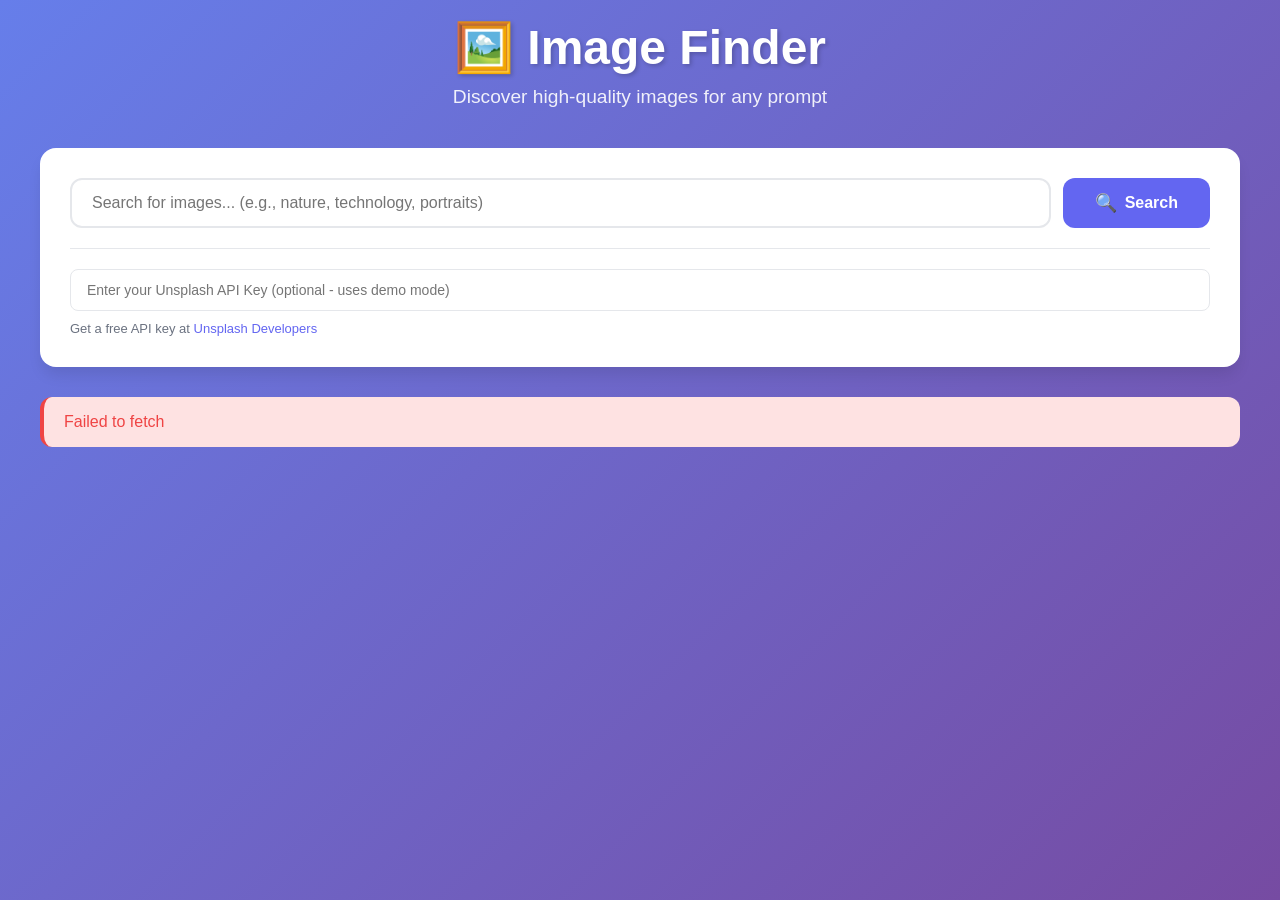
==== index.html @ 844041ea "Add Image Finder - High quality image search web application - Implement responsive image search int" ====
<!DOCTYPE html>
<html lang="en">
<head>
    <meta charset="UTF-8">
    <meta name="viewport" content="width=device-width, initial-scale=1.0">
    <title>Image Finder - High Quality Images</title>
    <link rel="stylesheet" href="style.css">
</head>
<body>
    <div class="container">
        <header>
            <h1>🖼️ Image Finder</h1>
            <p class="subtitle">Discover high-quality images for any prompt</p>
        </header>

        <div class="search-section">
            <div class="search-box">
                <input
                    type="text"
                    id="searchInput"
                    placeholder="Search for images... (e.g., nature, technology, portraits)"
                    autocomplete="off"
                >
                <button id="searchBtn" class="search-btn">
                    <span class="search-icon">🔍</span>
                    Search
                </button>
            </div>
            <div class="api-key-section">
                <input
                    type="text"
                    id="apiKeyInput"
                    placeholder="Enter your Unsplash API Key (optional - uses demo mode)"
                    autocomplete="off"
                >
                <small class="help-text">
                    Get a free API key at <a href="https://unsplash.com/developers" target="_blank">Unsplash Developers</a>
                </small>
            </div>
        </div>

        <div id="loading" class="loading hidden">
            <div class="spinner"></div>
            <p>Searching for images...</p>
        </div>

        <div id="error" class="error hidden"></div>

        <div id="results" class="results-info hidden">
            <p><span id="resultsCount">0</span> images found</p>
        </div>

        <div id="imageGrid" class="image-grid"></div>

        <div id="loadMore" class="load-more-container hidden">
            <button id="loadMoreBtn" class="load-more-btn">Load More</button>
        </div>
    </div>

    <div id="modal" class="modal hidden">
        <div class="modal-content">
            <span class="close">&times;</span>
            <img id="modalImage" src="" alt="">
            <div class="modal-info">
                <p id="modalDescription"></p>
                <a id="downloadLink" href="" download target="_blank" class="download-btn">
                    Download Image
                </a>
                <a id="photographerLink" href="" target="_blank" class="photographer-link">
                    Photo by <span id="photographerName"></span>
                </a>
            </div>
        </div>
    </div>

    <script src="script.js"></script>
</body>
</html>
---- style.css ----
* {
    margin: 0;
    padding: 0;
    box-sizing: border-box;
}

:root {
    --primary-color: #6366f1;
    --primary-hover: #4f46e5;
    --text-dark: #1f2937;
    --text-light: #6b7280;
    --bg-light: #f9fafb;
    --border-color: #e5e7eb;
    --success-color: #10b981;
    --error-color: #ef4444;
    --shadow-sm: 0 1px 2px 0 rgba(0, 0, 0, 0.05);
    --shadow-md: 0 4px 6px -1px rgba(0, 0, 0, 0.1);
    --shadow-lg: 0 10px 15px -3px rgba(0, 0, 0, 0.1);
}

body {
    font-family: -apple-system, BlinkMacSystemFont, 'Segoe UI', Roboto, 'Helvetica Neue', Arial, sans-serif;
    background: linear-gradient(135deg, #667eea 0%, #764ba2 100%);
    min-height: 100vh;
    padding: 20px;
    color: var(--text-dark);
}

.container {
    max-width: 1200px;
    margin: 0 auto;
}

header {
    text-align: center;
    margin-bottom: 40px;
    color: white;
}

header h1 {
    font-size: 3rem;
    margin-bottom: 10px;
    text-shadow: 2px 2px 4px rgba(0, 0, 0, 0.2);
}

.subtitle {
    font-size: 1.2rem;
    opacity: 0.9;
}

.search-section {
    background: white;
    padding: 30px;
    border-radius: 16px;
    box-shadow: var(--shadow-lg);
    margin-bottom: 30px;
}

.search-box {
    display: flex;
    gap: 12px;
    margin-bottom: 20px;
}

#searchInput {
    flex: 1;
    padding: 14px 20px;
    font-size: 16px;
    border: 2px solid var(--border-color);
    border-radius: 12px;
    outline: none;
    transition: border-color 0.3s;
}

#searchInput:focus {
    border-color: var(--primary-color);
}

.search-btn {
    padding: 14px 32px;
    background: var(--primary-color);
    color: white;
    border: none;
    border-radius: 12px;
    font-size: 16px;
    font-weight: 600;
    cursor: pointer;
    display: flex;
    align-items: center;
    gap: 8px;
    transition: background 0.3s, transform 0.1s;
}

.search-btn:hover {
    background: var(--primary-hover);
    transform: translateY(-2px);
}

.search-btn:active {
    transform: translateY(0);
}

.search-icon {
    font-size: 18px;
}

.api-key-section {
    border-top: 1px solid var(--border-color);
    padding-top: 20px;
}

#apiKeyInput {
    width: 100%;
    padding: 12px 16px;
    font-size: 14px;
    border: 1px solid var(--border-color);
    border-radius: 8px;
    outline: none;
    margin-bottom: 8px;
    transition: border-color 0.3s;
}

#apiKeyInput:focus {
    border-color: var(--primary-color);
}

.help-text {
    color: var(--text-light);
    font-size: 13px;
}

.help-text a {
    color: var(--primary-color);
    text-decoration: none;
}

.help-text a:hover {
    text-decoration: underline;
}

.loading {
    background: white;
    padding: 40px;
    border-radius: 16px;
    text-align: center;
    box-shadow: var(--shadow-md);
}

.spinner {
    width: 50px;
    height: 50px;
    border: 4px solid var(--border-color);
    border-top-color: var(--primary-color);
    border-radius: 50%;
    margin: 0 auto 20px;
    animation: spin 1s linear infinite;
}

@keyframes spin {
    to { transform: rotate(360deg); }
}

.error {
    background: #fee2e2;
    color: var(--error-color);
    padding: 16px 20px;
    border-radius: 12px;
    margin-bottom: 20px;
    border-left: 4px solid var(--error-color);
}

.results-info {
    background: white;
    padding: 16px 20px;
    border-radius: 12px;
    margin-bottom: 20px;
    box-shadow: var(--shadow-sm);
    font-weight: 600;
    color: var(--text-dark);
}

.image-grid {
    display: grid;
    grid-template-columns: repeat(auto-fill, minmax(300px, 1fr));
    gap: 20px;
    margin-bottom: 30px;
}

.image-card {
    background: white;
    border-radius: 12px;
    overflow: hidden;
    box-shadow: var(--shadow-md);
    transition: transform 0.3s, box-shadow 0.3s;
    cursor: pointer;
}

.image-card:hover {
    transform: translateY(-4px);
    box-shadow: var(--shadow-lg);
}

.image-card img {
    width: 100%;
    height: 250px;
    object-fit: cover;
    display: block;
}

.image-info {
    padding: 16px;
}

.image-info p {
    font-size: 14px;
    color: var(--text-light);
    margin-bottom: 8px;
    display: -webkit-box;
    -webkit-line-clamp: 2;
    -webkit-box-orient: vertical;
    overflow: hidden;
}

.photographer {
    font-size: 13px;
    color: var(--text-dark);
    font-weight: 500;
}

.load-more-container {
    text-align: center;
    margin: 40px 0;
}

.load-more-btn {
    padding: 14px 40px;
    background: white;
    color: var(--primary-color);
    border: 2px solid var(--primary-color);
    border-radius: 12px;
    font-size: 16px;
    font-weight: 600;
    cursor: pointer;
    transition: all 0.3s;
}

.load-more-btn:hover {
    background: var(--primary-color);
    color: white;
    transform: translateY(-2px);
}

/* Modal Styles */
.modal {
    display: none;
    position: fixed;
    z-index: 1000;
    left: 0;
    top: 0;
    width: 100%;
    height: 100%;
    background: rgba(0, 0, 0, 0.9);
    animation: fadeIn 0.3s;
}

.modal.active {
    display: flex;
    align-items: center;
    justify-content: center;
}

@keyframes fadeIn {
    from { opacity: 0; }
    to { opacity: 1; }
}

.modal-content {
    position: relative;
    max-width: 90%;
    max-height: 90%;
    animation: slideIn 0.3s;
}

@keyframes slideIn {
    from {
        transform: translateY(-50px);
        opacity: 0;
    }
    to {
        transform: translateY(0);
        opacity: 1;
    }
}

.close {
    position: absolute;
    top: -40px;
    right: 0;
    color: white;
    font-size: 40px;
    font-weight: bold;
    cursor: pointer;
    transition: transform 0.2s;
}

.close:hover {
    transform: scale(1.1);
}

#modalImage {
    max-width: 100%;
    max-height: 70vh;
    display: block;
    border-radius: 8px;
}

.modal-info {
    background: white;
    padding: 20px;
    border-radius: 0 0 8px 8px;
}

#modalDescription {
    margin-bottom: 15px;
    color: var(--text-dark);
}

.download-btn {
    display: inline-block;
    padding: 10px 20px;
    background: var(--primary-color);
    color: white;
    text-decoration: none;
    border-radius: 8px;
    margin-right: 10px;
    transition: background 0.3s;
}

.download-btn:hover {
    background: var(--primary-hover);
}

.photographer-link {
    color: var(--text-light);
    text-decoration: none;
    font-size: 14px;
}

.photographer-link:hover {
    text-decoration: underline;
}

.hidden {
    display: none !important;
}

/* Responsive Design */
@media (max-width: 768px) {
    header h1 {
        font-size: 2rem;
    }

    .subtitle {
        font-size: 1rem;
    }

    .search-section {
        padding: 20px;
    }

    .search-box {
        flex-direction: column;
    }

    .image-grid {
        grid-template-columns: repeat(auto-fill, minmax(250px, 1fr));
        gap: 15px;
    }

    .modal-content {
        max-width: 95%;
    }
}

@media (max-width: 480px) {
    body {
        padding: 10px;
    }

    .image-grid {
        grid-template-columns: 1fr;
    }
}
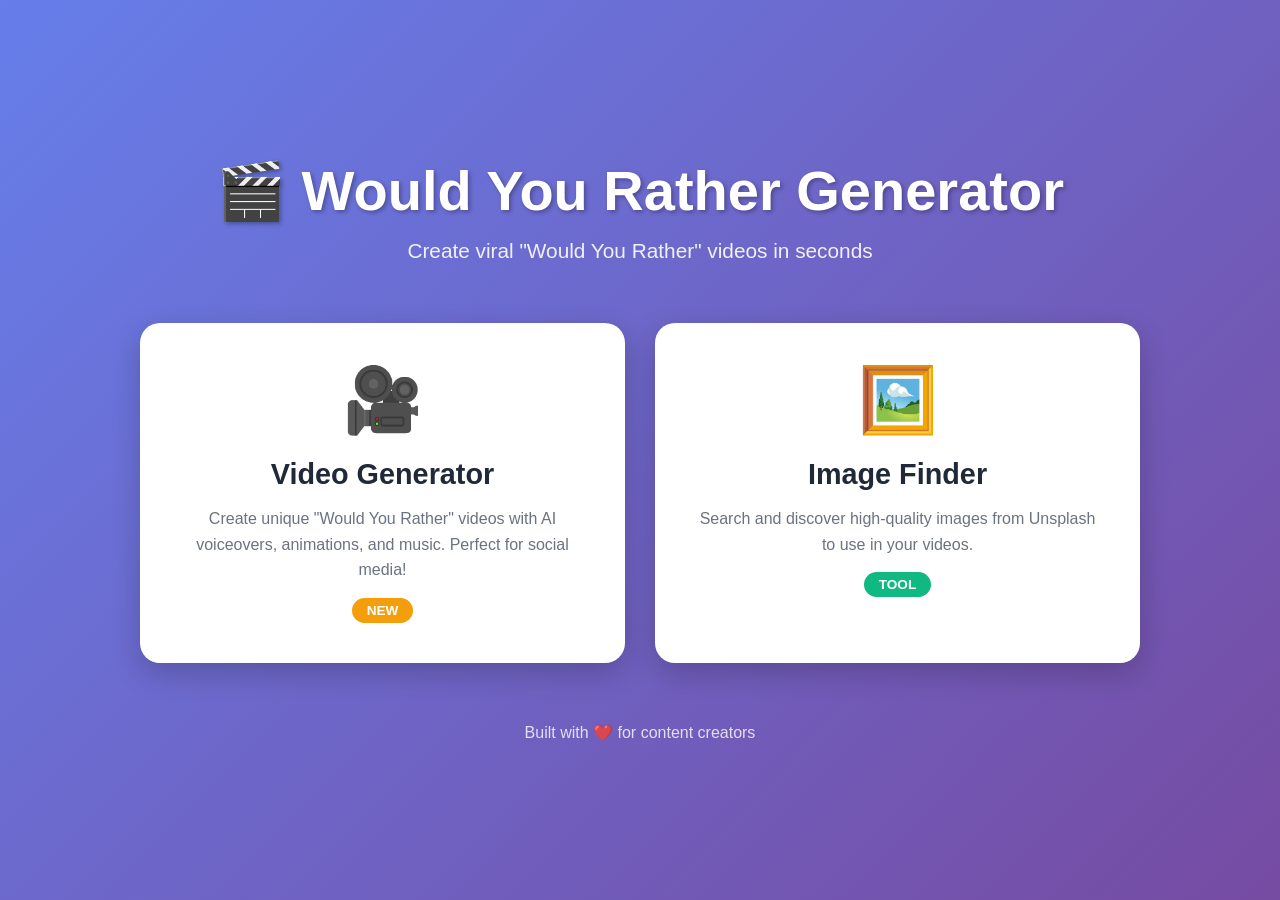
==== commit dc686fc9: "Transform into "Would You Rather" video generator platform Major Features: - Add automated video gen" ====
--- a/index.html
+++ b/index.html
@@ -3,76 +3,151 @@
 <head>
     <meta charset="UTF-8">
     <meta name="viewport" content="width=device-width, initial-scale=1.0">
-    <title>Image Finder - High Quality Images</title>
-    <link rel="stylesheet" href="style.css">
+    <title>Would You Rather Generator</title>
+    <style>
+        * {
+            margin: 0;
+            padding: 0;
+            box-sizing: border-box;
+        }
+
+        body {
+            font-family: -apple-system, BlinkMacSystemFont, 'Segoe UI', Roboto, sans-serif;
+            background: linear-gradient(135deg, #667eea 0%, #764ba2 100%);
+            min-height: 100vh;
+            display: flex;
+            align-items: center;
+            justify-content: center;
+            padding: 20px;
+        }
+
+        .container {
+            max-width: 1000px;
+            width: 100%;
+        }
+
+        header {
+            text-align: center;
+            color: white;
+            margin-bottom: 60px;
+        }
+
+        h1 {
+            font-size: 3.5rem;
+            margin-bottom: 15px;
+            text-shadow: 2px 2px 4px rgba(0, 0, 0, 0.3);
+        }
+
+        .subtitle {
+            font-size: 1.3rem;
+            opacity: 0.9;
+        }
+
+        .cards-grid {
+            display: grid;
+            grid-template-columns: repeat(auto-fit, minmax(300px, 1fr));
+            gap: 30px;
+            margin-top: 40px;
+        }
+
+        .card {
+            background: white;
+            border-radius: 20px;
+            padding: 40px;
+            text-align: center;
+            box-shadow: 0 10px 30px rgba(0, 0, 0, 0.2);
+            transition: transform 0.3s, box-shadow 0.3s;
+            cursor: pointer;
+            text-decoration: none;
+            color: inherit;
+            display: block;
+        }
+
+        .card:hover {
+            transform: translateY(-10px);
+            box-shadow: 0 15px 40px rgba(0, 0, 0, 0.3);
+        }
+
+        .card-icon {
+            font-size: 4rem;
+            margin-bottom: 20px;
+        }
+
+        .card h2 {
+            font-size: 1.8rem;
+            margin-bottom: 15px;
+            color: #1f2937;
+        }
+
+        .card p {
+            font-size: 1rem;
+            color: #6b7280;
+            line-height: 1.6;
+        }
+
+        .badge {
+            display: inline-block;
+            background: #10b981;
+            color: white;
+            padding: 5px 15px;
+            border-radius: 20px;
+            font-size: 0.85rem;
+            font-weight: 600;
+            margin-top: 15px;
+        }
+
+        .badge.new {
+            background: #f59e0b;
+        }
+
+        footer {
+            text-align: center;
+            color: white;
+            margin-top: 60px;
+            opacity: 0.8;
+        }
+
+        @media (max-width: 768px) {
+            h1 {
+                font-size: 2.5rem;
+            }
+
+            .subtitle {
+                font-size: 1rem;
+            }
+
+            .cards-grid {
+                grid-template-columns: 1fr;
+            }
+        }
+    </style>
 </head>
 <body>
     <div class="container">
         <header>
-            <h1>🖼️ Image Finder</h1>
-            <p class="subtitle">Discover high-quality images for any prompt</p>
+            <h1>🎬 Would You Rather Generator</h1>
+            <p class="subtitle">Create viral "Would You Rather" videos in seconds</p>
         </header>
 
-        <div class="search-section">
-            <div class="search-box">
-                <input
-                    type="text"
-                    id="searchInput"
-                    placeholder="Search for images... (e.g., nature, technology, portraits)"
-                    autocomplete="off"
-                >
-                <button id="searchBtn" class="search-btn">
-                    <span class="search-icon">🔍</span>
-                    Search
-                </button>
-            </div>
-            <div class="api-key-section">
-                <input
-                    type="text"
-                    id="apiKeyInput"
-                    placeholder="Enter your Unsplash API Key (optional - uses demo mode)"
-                    autocomplete="off"
-                >
-                <small class="help-text">
-                    Get a free API key at <a href="https://unsplash.com/developers" target="_blank">Unsplash Developers</a>
-                </small>
-            </div>
+        <div class="cards-grid">
+            <a href="video-generator/" class="card">
+                <div class="card-icon">🎥</div>
+                <h2>Video Generator</h2>
+                <p>Create unique "Would You Rather" videos with AI voiceovers, animations, and music. Perfect for social media!</p>
+                <span class="badge new">NEW</span>
+            </a>
+
+            <a href="image-finder/" class="card">
+                <div class="card-icon">🖼️</div>
+                <h2>Image Finder</h2>
+                <p>Search and discover high-quality images from Unsplash to use in your videos.</p>
+                <span class="badge">TOOL</span>
+            </a>
         </div>
 
-        <div id="loading" class="loading hidden">
-            <div class="spinner"></div>
-            <p>Searching for images...</p>
-        </div>
-
-        <div id="error" class="error hidden"></div>
-
-        <div id="results" class="results-info hidden">
-            <p><span id="resultsCount">0</span> images found</p>
-        </div>
-
-        <div id="imageGrid" class="image-grid"></div>
-
-        <div id="loadMore" class="load-more-container hidden">
-            <button id="loadMoreBtn" class="load-more-btn">Load More</button>
-        </div>
+        <footer>
+            <p>Built with ❤️ for content creators</p>
+        </footer>
     </div>
-
-    <div id="modal" class="modal hidden">
-        <div class="modal-content">
-            <span class="close">&times;</span>
-            <img id="modalImage" src="" alt="">
-            <div class="modal-info">
-                <p id="modalDescription"></p>
-                <a id="downloadLink" href="" download target="_blank" class="download-btn">
-                    Download Image
-                </a>
-                <a id="photographerLink" href="" target="_blank" class="photographer-link">
-                    Photo by <span id="photographerName"></span>
-                </a>
-            </div>
-        </div>
-    </div>
-
-    <script src="script.js"></script>
 </body>
 </html>
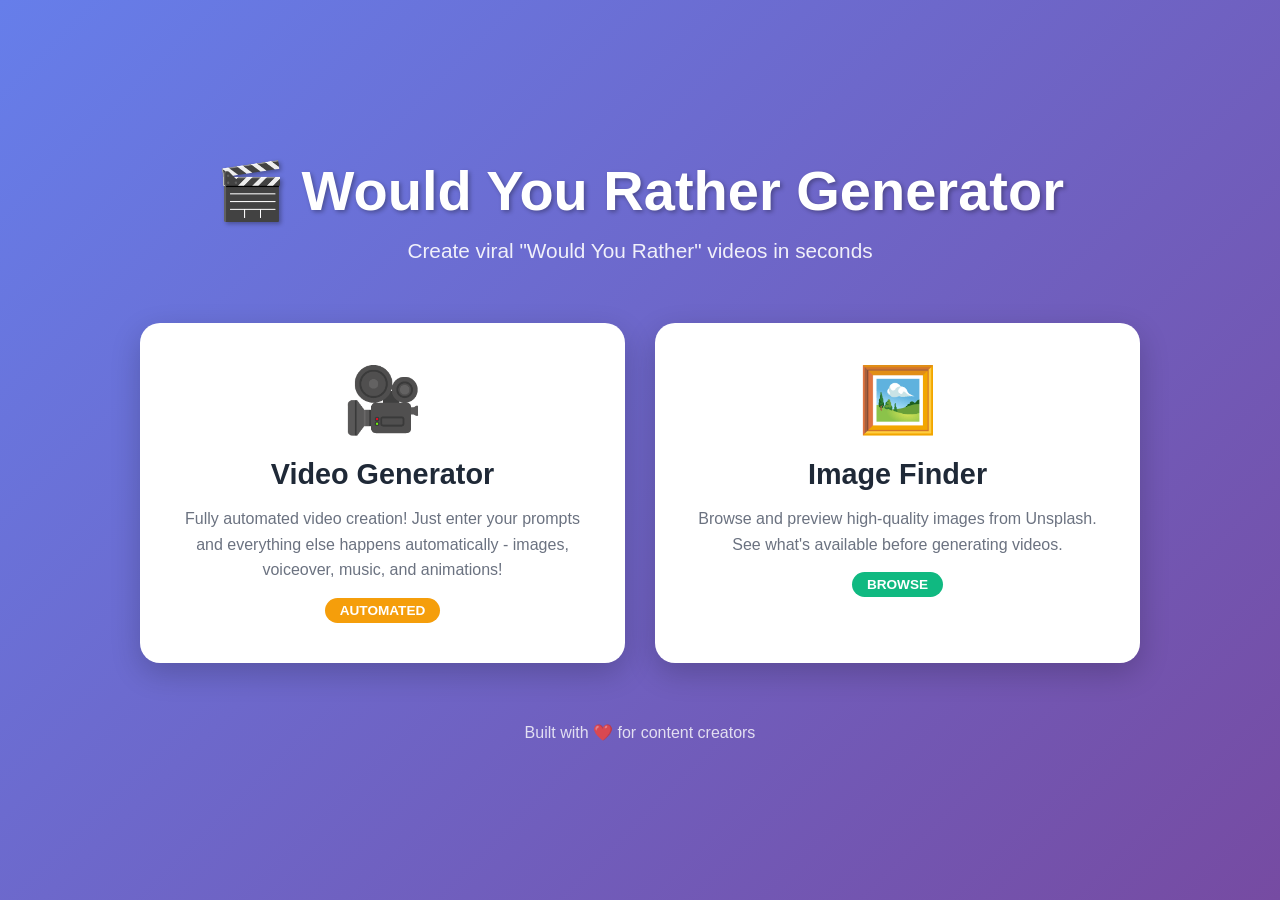
==== commit e5b751f0: "Make video generation fully automated - remove manual selection Image Finder Changes: - Remove all i" ====
--- a/index.html
+++ b/index.html
@@ -133,15 +133,15 @@
             <a href="video-generator/" class="card">
                 <div class="card-icon">🎥</div>
                 <h2>Video Generator</h2>
-                <p>Create unique "Would You Rather" videos with AI voiceovers, animations, and music. Perfect for social media!</p>
-                <span class="badge new">NEW</span>
+                <p>Fully automated video creation! Just enter your prompts and everything else happens automatically - images, voiceover, music, and animations!</p>
+                <span class="badge new">AUTOMATED</span>
             </a>
 
             <a href="image-finder/" class="card">
                 <div class="card-icon">🖼️</div>
                 <h2>Image Finder</h2>
-                <p>Search and discover high-quality images from Unsplash to use in your videos.</p>
-                <span class="badge">TOOL</span>
+                <p>Browse and preview high-quality images from Unsplash. See what's available before generating videos.</p>
+                <span class="badge">BROWSE</span>
             </a>
         </div>
 
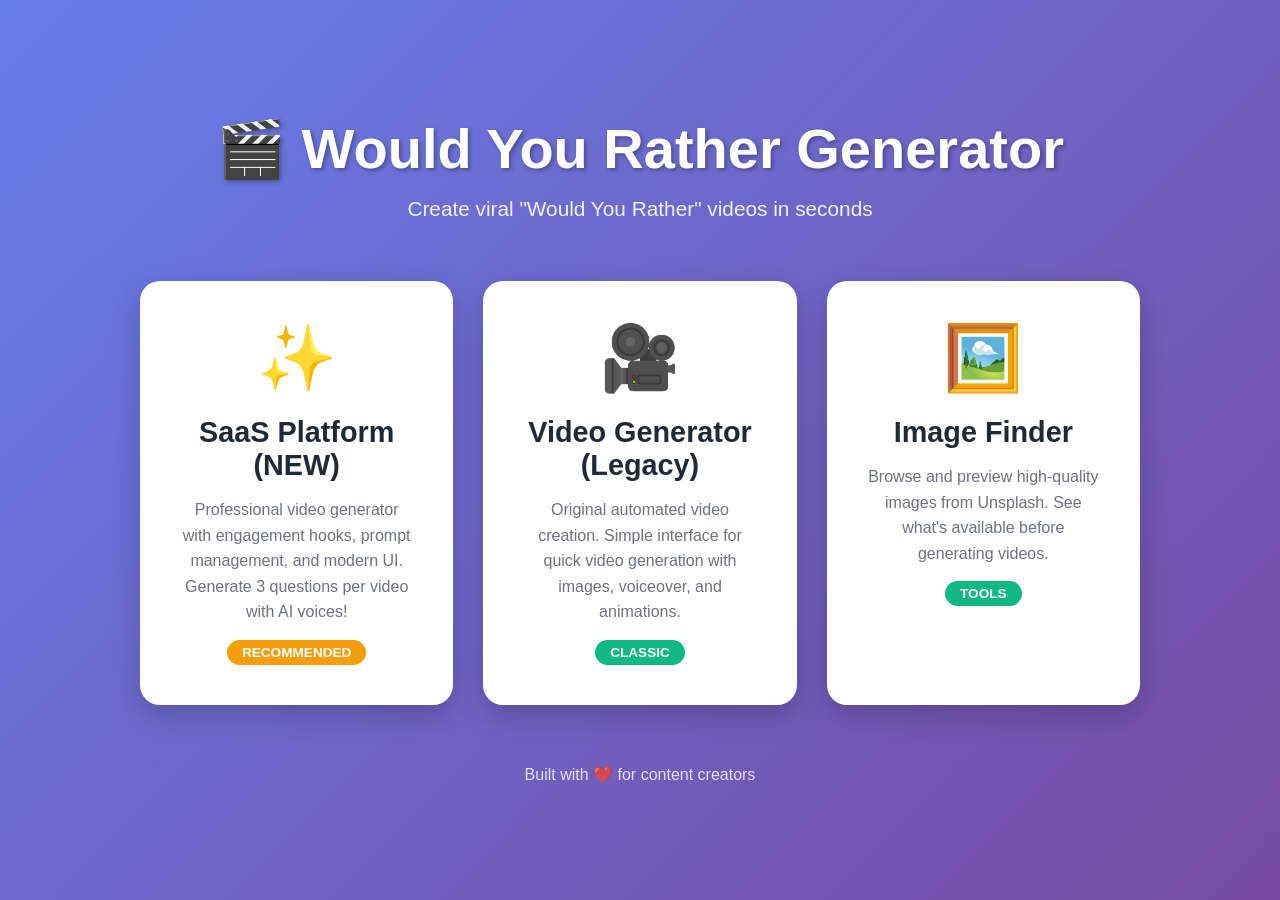
==== commit d8300d15: "Fix file paths, add documentation, and create image placeholders **Critical Bug Fixes:** - Fixed con" ====
--- a/index.html
+++ b/index.html
@@ -130,18 +130,25 @@
         </header>
 
         <div class="cards-grid">
+            <a href="src/" class="card">
+                <div class="card-icon">✨</div>
+                <h2>SaaS Platform (NEW)</h2>
+                <p>Professional video generator with engagement hooks, prompt management, and modern UI. Generate 3 questions per video with AI voices!</p>
+                <span class="badge new">RECOMMENDED</span>
+            </a>
+
             <a href="video-generator/" class="card">
                 <div class="card-icon">🎥</div>
-                <h2>Video Generator</h2>
-                <p>Fully automated video creation! Just enter your prompts and everything else happens automatically - images, voiceover, music, and animations!</p>
-                <span class="badge new">AUTOMATED</span>
+                <h2>Video Generator (Legacy)</h2>
+                <p>Original automated video creation. Simple interface for quick video generation with images, voiceover, and animations.</p>
+                <span class="badge">CLASSIC</span>
             </a>
 
             <a href="image-finder/" class="card">
                 <div class="card-icon">🖼️</div>
                 <h2>Image Finder</h2>
                 <p>Browse and preview high-quality images from Unsplash. See what's available before generating videos.</p>
-                <span class="badge">BROWSE</span>
+                <span class="badge">TOOLS</span>
             </a>
         </div>
 
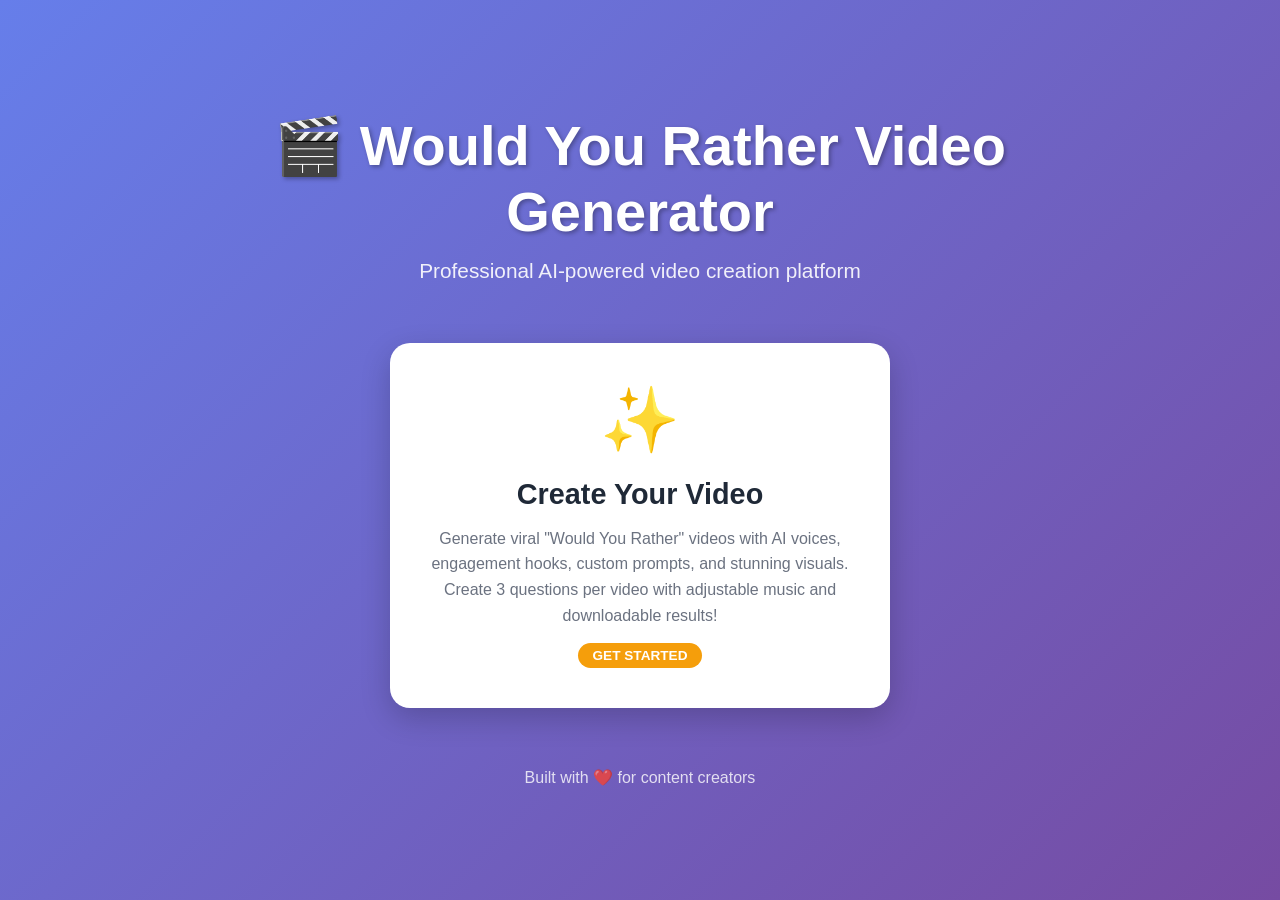
==== commit 17a8c3a8: "Add volume control and video download, streamline landing page - Implement adjustable music volume s" ====
--- a/index.html
+++ b/index.html
@@ -44,9 +44,8 @@
         }
 
         .cards-grid {
-            display: grid;
-            grid-template-columns: repeat(auto-fit, minmax(300px, 1fr));
-            gap: 30px;
+            display: flex;
+            justify-content: center;
             margin-top: 40px;
         }
 
@@ -61,6 +60,8 @@
             text-decoration: none;
             color: inherit;
             display: block;
+            max-width: 500px;
+            width: 100%;
         }
 
         .card:hover {
@@ -116,8 +117,8 @@
                 font-size: 1rem;
             }
 
-            .cards-grid {
-                grid-template-columns: 1fr;
+            .card {
+                padding: 30px 20px;
             }
         }
     </style>
@@ -125,30 +126,16 @@
 <body>
     <div class="container">
         <header>
-            <h1>🎬 Would You Rather Generator</h1>
-            <p class="subtitle">Create viral "Would You Rather" videos in seconds</p>
+            <h1>🎬 Would You Rather Video Generator</h1>
+            <p class="subtitle">Professional AI-powered video creation platform</p>
         </header>
 
         <div class="cards-grid">
             <a href="src/" class="card">
                 <div class="card-icon">✨</div>
-                <h2>SaaS Platform (NEW)</h2>
-                <p>Professional video generator with engagement hooks, prompt management, and modern UI. Generate 3 questions per video with AI voices!</p>
-                <span class="badge new">RECOMMENDED</span>
-            </a>
-
-            <a href="video-generator/" class="card">
-                <div class="card-icon">🎥</div>
-                <h2>Video Generator (Legacy)</h2>
-                <p>Original automated video creation. Simple interface for quick video generation with images, voiceover, and animations.</p>
-                <span class="badge">CLASSIC</span>
-            </a>
-
-            <a href="image-finder/" class="card">
-                <div class="card-icon">🖼️</div>
-                <h2>Image Finder</h2>
-                <p>Browse and preview high-quality images from Unsplash. See what's available before generating videos.</p>
-                <span class="badge">TOOLS</span>
+                <h2>Create Your Video</h2>
+                <p>Generate viral "Would You Rather" videos with AI voices, engagement hooks, custom prompts, and stunning visuals. Create 3 questions per video with adjustable music and downloadable results!</p>
+                <span class="badge new">GET STARTED</span>
             </a>
         </div>
 
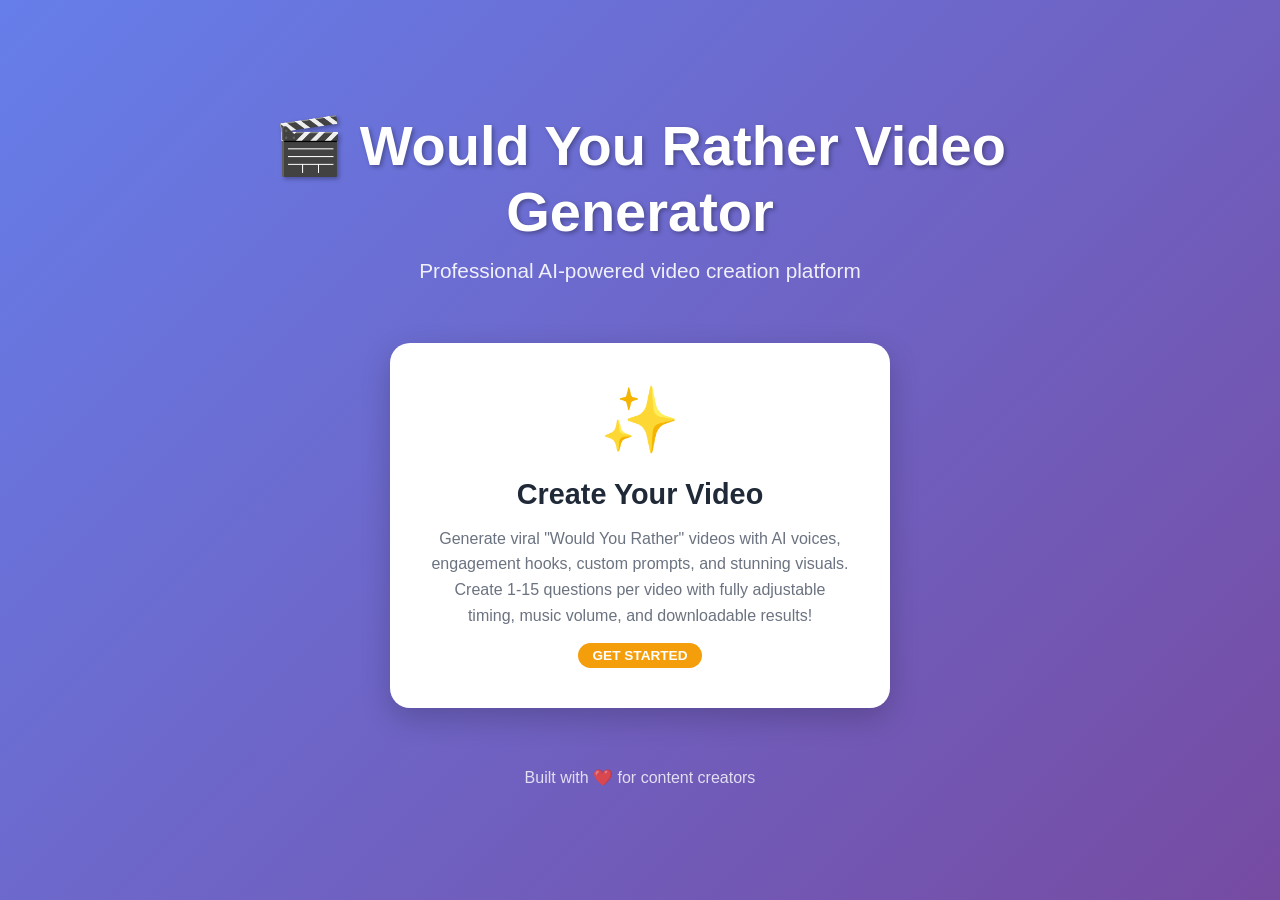
==== commit 5a6a6b8c: "Add advanced timing controls and fix engagement hooks rendering Major Features: - Add comprehensive " ====
--- a/index.html
+++ b/index.html
@@ -134,7 +134,7 @@
             <a href="src/" class="card">
                 <div class="card-icon">✨</div>
                 <h2>Create Your Video</h2>
-                <p>Generate viral "Would You Rather" videos with AI voices, engagement hooks, custom prompts, and stunning visuals. Create 3 questions per video with adjustable music and downloadable results!</p>
+                <p>Generate viral "Would You Rather" videos with AI voices, engagement hooks, custom prompts, and stunning visuals. Create 1-15 questions per video with fully adjustable timing, music volume, and downloadable results!</p>
                 <span class="badge new">GET STARTED</span>
             </a>
         </div>
